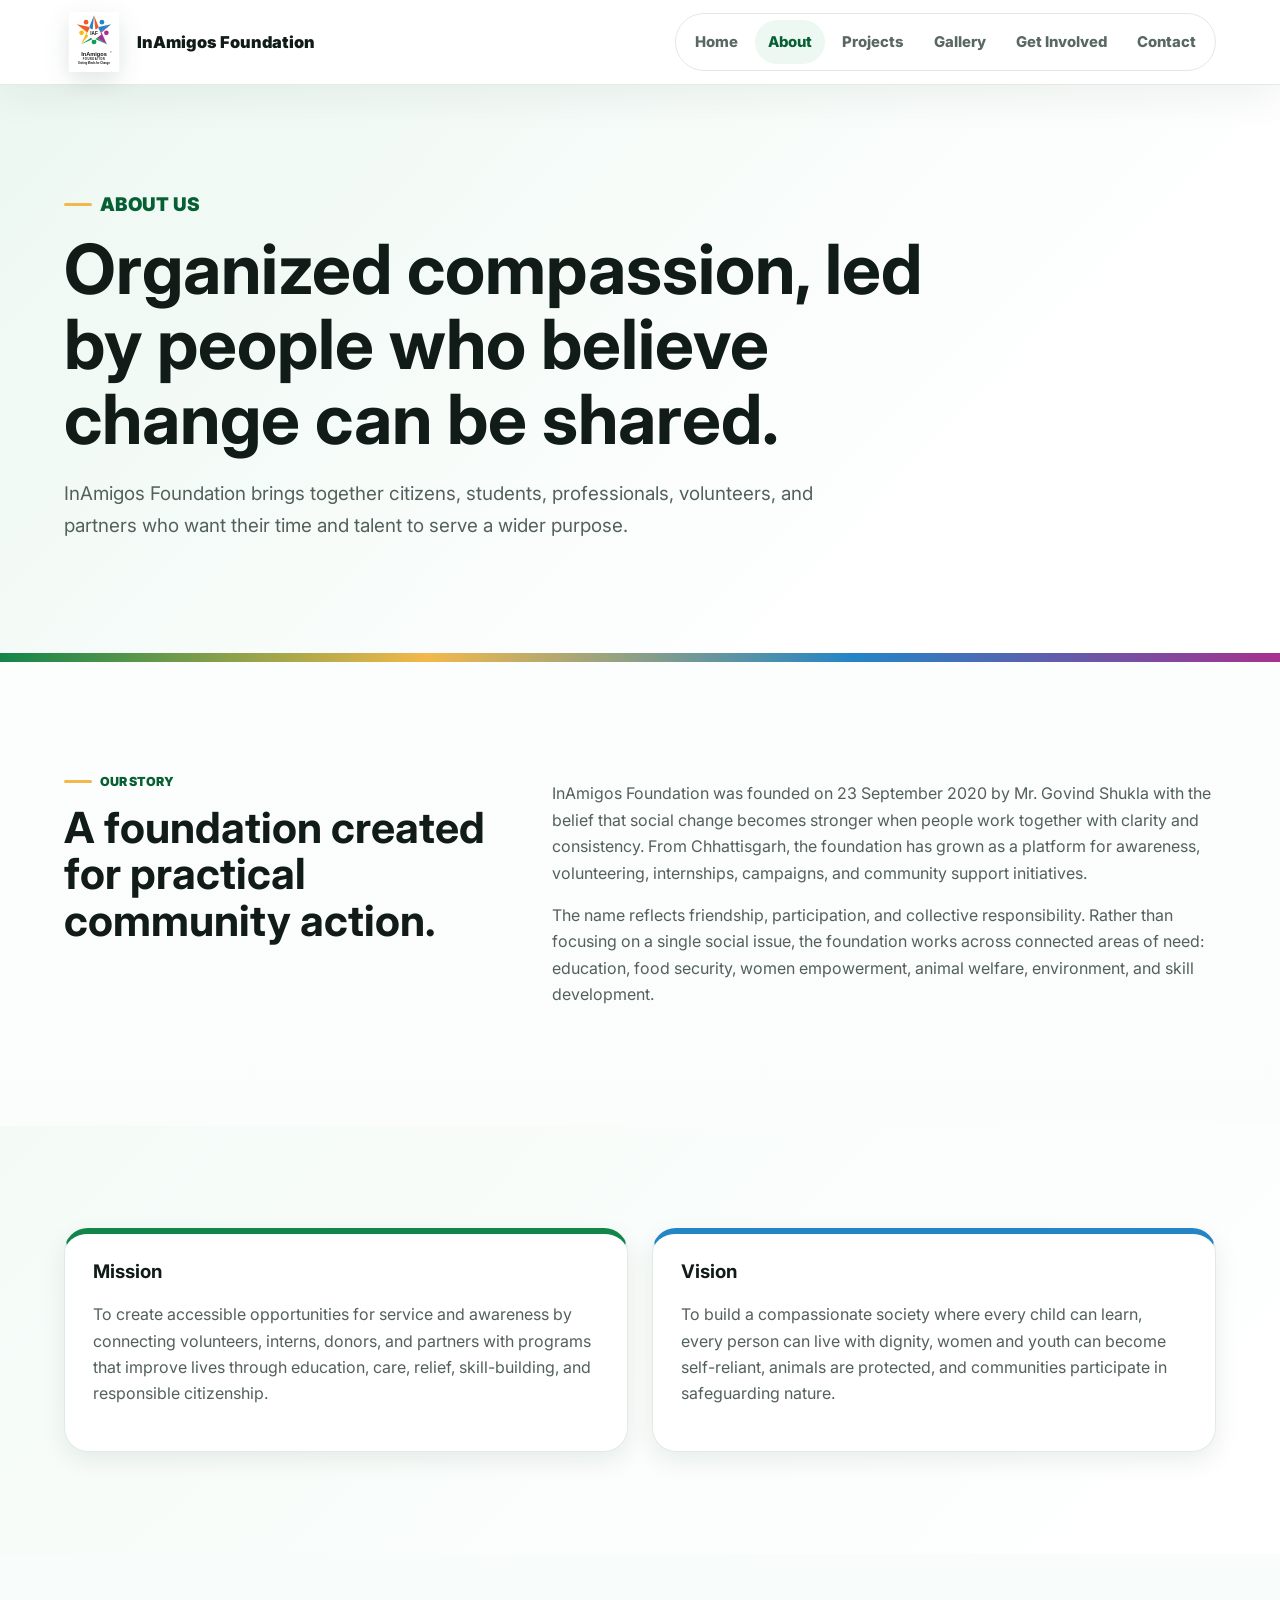
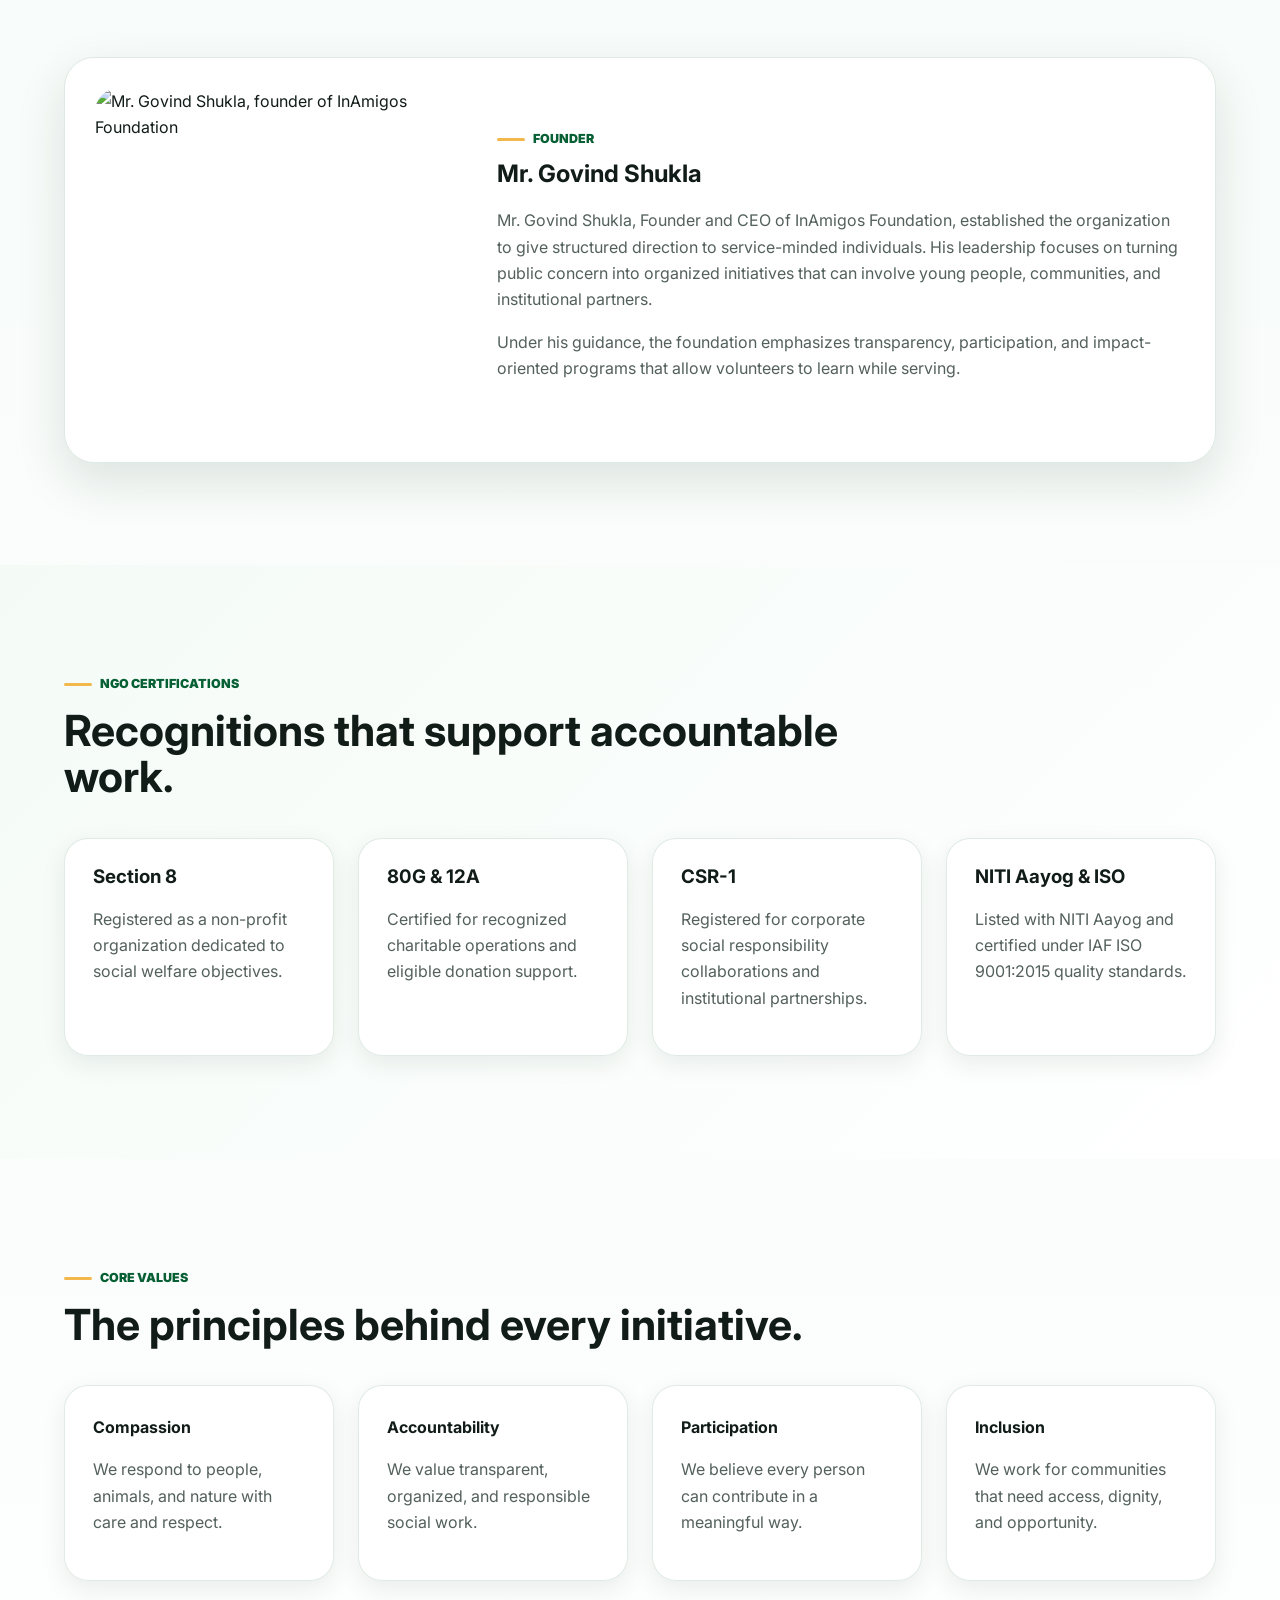
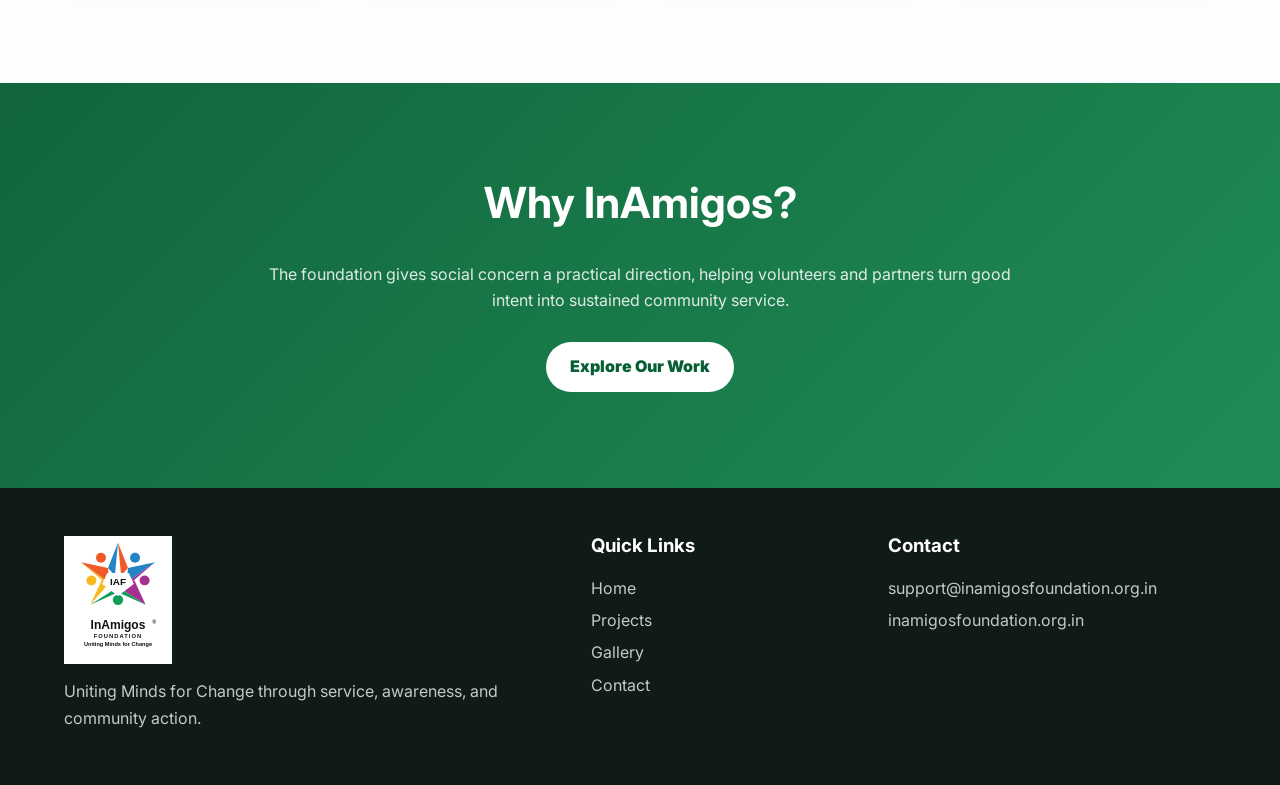
==== about.html @ 5a6ab3d9 "Initial NGO Awareness Website" ====
<!DOCTYPE html>
<html lang="en">
<head><meta charset="UTF-8"><meta name="viewport" content="width=device-width, initial-scale=1.0"><title>About | InAmigos Foundation</title><link rel="preconnect" href="https://fonts.googleapis.com"><link rel="preconnect" href="https://fonts.gstatic.com" crossorigin><link href="https://fonts.googleapis.com/css2?family=Inter:wght@400;500;600;700;800;900&display=swap" rel="stylesheet"><link rel="stylesheet" href="css/style.css"></head>
<body>
<header class="site-header"><a class="brand" href="index.html"><img src="assets/inamigos-logo.svg" alt="InAmigos Foundation logo"><span>InAmigos Foundation</span></a><input class="nav-check" type="checkbox" id="nav-check" aria-label="Toggle navigation"><label class="nav-toggle" for="nav-check"><span></span><span></span><span></span></label><nav class="site-nav"><a href="index.html">Home</a><a class="active" href="about.html">About</a><a href="projects.html">Projects</a><a href="gallery.html">Gallery</a><a href="getinvolved.html">Get Involved</a><a href="contact.html">Contact</a></nav></header>
<main>
<section class="page-hero"><p class="eyebrow">About Us</p><h1>Organized compassion, led by people who believe change can be shared.</h1><p>InAmigos Foundation brings together citizens, students, professionals, volunteers, and partners who want their time and talent to serve a wider purpose.</p></section>
<section class="section two-column"><div><p class="eyebrow">Our Story</p><h2>A foundation created for practical community action.</h2></div><div><p>InAmigos Foundation was founded on 23 September 2020 by Mr. Govind Shukla with the belief that social change becomes stronger when people work together with clarity and consistency. From Chhattisgarh, the foundation has grown as a platform for awareness, volunteering, internships, campaigns, and community support initiatives.</p><p>The name reflects friendship, participation, and collective responsibility. Rather than focusing on a single social issue, the foundation works across connected areas of need: education, food security, women empowerment, animal welfare, environment, and skill development.</p></div></section>
<section class="section soft"><div class="grid two"><article class="card green"><h3>Mission</h3><p>To create accessible opportunities for service and awareness by connecting volunteers, interns, donors, and partners with programs that improve lives through education, care, relief, skill-building, and responsible citizenship.</p></article><article class="card blue"><h3>Vision</h3><p>To build a compassionate society where every child can learn, every person can live with dignity, women and youth can become self-reliant, animals are protected, and communities participate in safeguarding nature.</p></article></div></section>
<section class="section"><div class="founder-profile"><img src="C:/Users/raopr/AppData/Local/Temp/codex-clipboard-04dae0d1-3575-47ef-ab87-659aaa5d3622.png" alt="Mr. Govind Shukla, founder of InAmigos Foundation"><div><p class="eyebrow">Founder</p><h2>Mr. Govind Shukla</h2><p>Mr. Govind Shukla, Founder and CEO of InAmigos Foundation, established the organization to give structured direction to service-minded individuals. His leadership focuses on turning public concern into organized initiatives that can involve young people, communities, and institutional partners.</p><p>Under his guidance, the foundation emphasizes transparency, participation, and impact-oriented programs that allow volunteers to learn while serving.</p></div></div></section>
<section class="section soft"><div class="section-heading"><p class="eyebrow">NGO Certifications</p><h2>Recognitions that support accountable work.</h2></div><div class="grid four"><article class="card"><h3>Section 8</h3><p>Registered as a non-profit organization dedicated to social welfare objectives.</p></article><article class="card"><h3>80G & 12A</h3><p>Certified for recognized charitable operations and eligible donation support.</p></article><article class="card"><h3>CSR-1</h3><p>Registered for corporate social responsibility collaborations and institutional partnerships.</p></article><article class="card"><h3>NITI Aayog & ISO</h3><p>Listed with NITI Aayog and certified under IAF ISO 9001:2015 quality standards.</p></article></div></section>
<section class="section"><div class="section-heading"><p class="eyebrow">Core Values</p><h2>The principles behind every initiative.</h2></div><div class="grid four values-grid"><div><strong>Compassion</strong><p>We respond to people, animals, and nature with care and respect.</p></div><div><strong>Accountability</strong><p>We value transparent, organized, and responsible social work.</p></div><div><strong>Participation</strong><p>We believe every person can contribute in a meaningful way.</p></div><div><strong>Inclusion</strong><p>We work for communities that need access, dignity, and opportunity.</p></div></div></section>
<section class="cta-band"><h2>Why InAmigos?</h2><p>The foundation gives social concern a practical direction, helping volunteers and partners turn good intent into sustained community service.</p><a class="button light" href="projects.html">Explore Our Work</a></section>
</main>
<footer class="footer"><div><img src="assets/inamigos-logo.svg" alt="InAmigos Foundation logo"><p>Uniting Minds for Change through service, awareness, and community action.</p></div><div><h3>Quick Links</h3><a href="index.html">Home</a><a href="projects.html">Projects</a><a href="gallery.html">Gallery</a><a href="contact.html">Contact</a></div><div><h3>Contact</h3><p>support@inamigosfoundation.org.in</p><a href="https://inamigosfoundation.org.in/">inamigosfoundation.org.in</a></div></footer>
</body>
</html>
---- css/style.css ----
:root {
  --green: #12854a;
  --green-dark: #075f34;
  --green-soft: #edf8f2;
  --mint: #f7fcf9;
  --gold: #f2b84b;
  --ink: #111c18;
  --text: #53605c;
  --muted: #7b8783;
  --line: #dfeae4;
  --white: #ffffff;
  --shadow-sm: 0 8px 24px rgba(8, 40, 24, 0.08);
  --shadow-md: 0 18px 50px rgba(8, 40, 24, 0.12);
  --shadow-lg: 0 28px 70px rgba(8, 40, 24, 0.16);
}

* {
  box-sizing: border-box;
}

html {
  scroll-behavior: smooth;
}

body {
  margin: 0;
  color: var(--ink);
  font-family: "Inter", Arial, sans-serif;
  line-height: 1.65;
  background:
    linear-gradient(180deg, #ffffff 0%, #f8fcfa 42%, #ffffff 100%);
}

img {
  display: block;
  max-width: 100%;
}

a {
  color: inherit;
  text-decoration: none;
}

p {
  color: var(--text);
}

h1,
h2,
h3 {
  margin-top: 0;
  line-height: 1.08;
  letter-spacing: 0;
}

.site-header {
  position: sticky;
  top: 0;
  z-index: 10;
  display: flex;
  align-items: center;
  justify-content: space-between;
  gap: 24px;
  min-height: 84px;
  padding: 12px clamp(18px, 5vw, 76px);
  background: rgba(255, 255, 255, 0.92);
  border-bottom: 1px solid rgba(223, 234, 228, 0.9);
  box-shadow: 0 12px 40px rgba(8, 40, 24, 0.06);
  backdrop-filter: blur(18px);
}

.brand {
  display: flex;
  align-items: center;
  gap: 13px;
  color: var(--ink);
  font-weight: 900;
}

.brand img {
  width: 60px;
  height: 60px;
  filter: drop-shadow(0 8px 12px rgba(8, 40, 24, 0.12));
}

.brand span {
  font-size: 1.02rem;
}

.site-nav {
  display: flex;
  align-items: center;
  gap: 4px;
  padding: 6px;
  border: 1px solid var(--line);
  border-radius: 999px;
  background: rgba(255, 255, 255, 0.8);
  color: #5a6862;
  font-size: 0.93rem;
  font-weight: 800;
}

.site-nav a {
  padding: 10px 13px;
  border-radius: 999px;
  transition: color 180ms ease, background 180ms ease, transform 180ms ease;
}

.site-nav a:hover,
.site-nav .active {
  color: var(--green-dark);
  background: var(--green-soft);
}

.site-nav a:hover {
  transform: translateY(-1px);
}

.nav-check,
.nav-toggle {
  display: none;
}

.hero {
  position: relative;
  min-height: 82vh;
  display: grid;
  grid-template-columns: minmax(0, 1.12fr) minmax(320px, 0.88fr);
  gap: clamp(32px, 5vw, 76px);
  align-items: center;
  padding: clamp(68px, 9vw, 128px) clamp(18px, 5vw, 88px);
  overflow: hidden;
  background:
    linear-gradient(105deg, rgba(255, 255, 255, 0.97) 0%, rgba(247, 252, 249, 0.93) 46%, rgba(237, 248, 242, 0.74) 100%),
    url("https://inamigosfoundation.org.in/public/storage/gallery/1743051466.jpg") center / cover;
}

.hero::after,
.page-hero::after {
  content: "";
  position: absolute;
  inset: auto 0 0 0;
  height: 9px;
  background: linear-gradient(90deg, var(--green), var(--gold), #2385c6, #a6318e);
}

.hero > *,
.page-hero > * {
  position: relative;
  z-index: 1;
}

.hero-logo {
  width: 132px;
  margin-bottom: 20px;
  filter: drop-shadow(0 16px 20px rgba(8, 40, 24, 0.12));
}

.eyebrow {
  display: inline-flex;
  align-items: center;
  gap: 8px;
  margin: 0 0 12px;
  color: var(--green-dark);
  font-size: 0.78rem;
  font-weight: 900;
  text-transform: uppercase;
}

.eyebrow::before {
  content: "";
  width: 28px;
  height: 3px;
  border-radius: 999px;
  background: var(--gold);
}

.hero h1,
.page-hero h1 {
  max-width: 940px;
  margin-bottom: 22px;
  font-size: clamp(2.5rem, 5.4vw, 5.2rem);
}

.hero p,
.page-hero p {
  max-width: 760px;
  font-size: clamp(1rem, 1.9vw, 1.18rem);
}

.hero-actions {
  display: flex;
  flex-wrap: wrap;
  gap: 14px;
  margin-top: 32px;
}

.button {
  display: inline-flex;
  align-items: center;
  justify-content: center;
  min-height: 50px;
  border: 0;
  border-radius: 999px;
  padding: 0 24px;
  font: inherit;
  font-weight: 900;
  cursor: pointer;
  transition: transform 180ms ease, box-shadow 180ms ease, background 180ms ease;
}

.button:hover {
  transform: translateY(-2px);
  box-shadow: var(--shadow-md);
}

.primary {
  color: var(--white);
  background: linear-gradient(135deg, var(--green), var(--green-dark));
}

.secondary {
  color: var(--green-dark);
  background: var(--white);
  border: 1px solid var(--line);
}

.light {
  color: var(--green-dark);
  background: var(--white);
}

.hero-panel,
.card,
.campaign-list article,
.values-grid div,
.cta-card,
.contact-card,
.contact-form {
  border: 1px solid rgba(223, 234, 228, 0.95);
  border-radius: 24px;
  background: rgba(255, 255, 255, 0.96);
  box-shadow: var(--shadow-sm);
}

.hero-panel {
  padding: 30px;
  box-shadow: var(--shadow-lg);
}

.hero-panel h2 {
  margin-bottom: 18px;
}

.mini-stat {
  display: flex;
  align-items: baseline;
  justify-content: space-between;
  gap: 16px;
  padding: 18px 0;
  border-top: 1px solid var(--line);
}

.mini-stat strong {
  color: var(--green-dark);
  font-size: 2.45rem;
  line-height: 1;
}

.mini-stat span {
  color: var(--muted);
  font-weight: 800;
}

.section,
.page-hero {
  position: relative;
  padding: clamp(64px, 8vw, 104px) clamp(18px, 5vw, 88px);
}

.page-hero {
  overflow: hidden;
  background:
    linear-gradient(135deg, rgba(237, 248, 242, 0.96), rgba(255, 255, 255, 0.98) 76%),
    linear-gradient(90deg, rgba(18, 133, 74, 0.08), transparent);
}

.section-heading {
  max-width: 820px;
  margin-bottom: 38px;
}

.section-heading h2,
.two-column h2,
.cta-band h2 {
  font-size: clamp(1.9rem, 3.35vw, 3.2rem);
}

.two-column {
  display: grid;
  grid-template-columns: minmax(250px, 0.78fr) minmax(0, 1.22fr);
  gap: clamp(30px, 5vw, 76px);
  align-items: start;
}

.soft {
  background:
    linear-gradient(135deg, #f4fbf7, #ffffff);
}

.grid {
  display: grid;
  gap: 24px;
}

.two {
  grid-template-columns: repeat(2, minmax(0, 1fr));
}

.three {
  grid-template-columns: repeat(3, minmax(0, 1fr));
}

.four {
  grid-template-columns: repeat(4, minmax(0, 1fr));
}

.card,
.campaign-list article,
.values-grid div,
.cta-card,
.contact-card,
.contact-form {
  padding: 28px;
}

.card,
.cta-card,
.campaign-list article,
.values-grid div {
  transition: transform 220ms ease, box-shadow 220ms ease, border-color 220ms ease;
}

.card:hover,
.cta-card:hover,
.campaign-list article:hover,
.values-grid div:hover {
  transform: translateY(-5px);
  border-color: rgba(18, 133, 74, 0.25);
  box-shadow: var(--shadow-md);
}

.card.green {
  border-top: 6px solid var(--green);
}

.card.blue {
  border-top: 6px solid #2385c6;
}

.project-card {
  overflow: hidden;
  padding: 0;
}

.project-card img {
  width: 100%;
  aspect-ratio: 4 / 3;
  object-fit: cover;
}

.project-card div {
  padding: 24px;
}

.impact-strip {
  display: grid;
  grid-template-columns: repeat(4, minmax(0, 1fr));
  background: linear-gradient(135deg, var(--green-dark), var(--green));
  color: var(--white);
}

.impact-strip div {
  min-height: 168px;
  display: grid;
  place-items: center;
  align-content: center;
  gap: 8px;
  padding: 24px;
  text-align: center;
  border-right: 1px solid rgba(255, 255, 255, 0.18);
}

.impact-strip strong {
  font-size: clamp(2.15rem, 4vw, 3.85rem);
  line-height: 1;
}

.impact-strip span {
  color: rgba(255, 255, 255, 0.84);
  font-weight: 800;
}

.campaign-list {
  display: grid;
  grid-template-columns: repeat(3, minmax(0, 1fr));
  gap: 24px;
}

.campaign-list span,
.article-links a {
  color: var(--green-dark);
  font-weight: 900;
}

.article-links a {
  display: inline-flex;
  margin-top: 10px;
  padding-bottom: 3px;
  border-bottom: 2px solid var(--gold);
}

.cta-band {
  padding: clamp(58px, 8vw, 96px) clamp(18px, 5vw, 88px);
  color: var(--white);
  background:
    linear-gradient(135deg, rgba(7, 95, 52, 0.96), rgba(18, 133, 74, 0.94)),
    url("https://inamigosfoundation.org.in/public/storage/gallery/1738238725.jpg") center / cover;
  text-align: center;
}

.cta-band p {
  max-width: 780px;
  margin: 0 auto 28px;
  color: rgba(255, 255, 255, 0.86);
}

.project-detail {
  display: grid;
  grid-template-columns: minmax(320px, 0.92fr) minmax(0, 1.08fr);
  gap: clamp(30px, 5vw, 66px);
  align-items: center;
  padding: clamp(56px, 8vw, 92px) clamp(18px, 5vw, 88px);
  border-bottom: 1px solid var(--line);
}

.project-detail:nth-of-type(even) {
  background: var(--mint);
}

.project-detail.reverse img {
  order: 2;
}

.project-detail img {
  width: 100%;
  aspect-ratio: 5 / 4;
  object-fit: cover;
  border-radius: 28px;
  box-shadow: var(--shadow-md);
}

.project-detail h3 {
  margin-bottom: 6px;
  color: var(--green-dark);
  font-size: 1rem;
}

.founder-profile {
  display: grid;
  grid-template-columns: minmax(240px, 0.5fr) minmax(0, 1fr);
  gap: clamp(28px, 5vw, 58px);
  align-items: center;
  padding: 30px;
  border: 1px solid var(--line);
  border-radius: 30px;
  background: var(--white);
  box-shadow: var(--shadow-md);
}

.founder-profile img {
  width: 100%;
  aspect-ratio: 1 / 1;
  object-fit: cover;
  border-radius: 24px;
}

.gallery-grid {
  display: grid;
  grid-template-columns: repeat(3, minmax(0, 1fr));
  gap: 22px;
}

.gallery-grid figure {
  position: relative;
  overflow: hidden;
  margin: 0;
  border-radius: 24px;
  background: var(--white);
  box-shadow: var(--shadow-sm);
}

.gallery-grid img {
  width: 100%;
  aspect-ratio: 4 / 3;
  object-fit: cover;
  transition: transform 420ms ease, filter 420ms ease;
}

.gallery-grid figcaption {
  position: absolute;
  inset: auto 16px 16px 16px;
  padding: 12px 14px;
  border-radius: 16px;
  color: var(--white);
  background: rgba(17, 24, 39, 0.78);
  font-weight: 900;
  transform: translateY(12px);
  opacity: 0;
  transition: opacity 260ms ease, transform 260ms ease;
}

.gallery-grid figure:hover img {
  transform: scale(1.06);
  filter: saturate(1.1) contrast(1.02);
}

.gallery-grid figure:hover figcaption {
  opacity: 1;
  transform: translateY(0);
}

.cta-grid {
  display: grid;
  grid-template-columns: repeat(2, minmax(0, 1fr));
  gap: 24px;
}

.cta-card {
  border-top: 6px solid var(--green);
}

.contact-layout {
  display: grid;
  grid-template-columns: minmax(280px, 0.78fr) minmax(0, 1.22fr);
  gap: 28px;
}

.social-links {
  display: flex;
  flex-wrap: wrap;
  gap: 10px;
}

.social-links a {
  padding: 9px 13px;
  border-radius: 999px;
  color: var(--green-dark);
  background: var(--green-soft);
  font-weight: 900;
}

.contact-form {
  display: grid;
  gap: 12px;
}

.contact-form label {
  font-weight: 900;
}

.contact-form input,
.contact-form select,
.contact-form textarea {
  width: 100%;
  border: 1px solid var(--line);
  border-radius: 14px;
  padding: 13px 14px;
  font: inherit;
  background: #fbfefc;
}

.footer {
  display: grid;
  grid-template-columns: 1.5fr 0.8fr 1fr;
  gap: 34px;
  padding: 48px clamp(18px, 5vw, 88px);
  color: var(--white);
  background: #101a16;
}

.footer img {
  width: 108px;
  margin-bottom: 14px;
}

.footer p,
.footer a {
  display: block;
  margin: 6px 0;
  color: rgba(255, 255, 255, 0.76);
}

.footer a:hover {
  color: var(--white);
}

.reveal {
  animation: fadeUp 700ms ease both;
}

.delay {
  animation-delay: 180ms;
}

@keyframes fadeUp {
  from {
    opacity: 0;
    transform: translateY(18px);
  }
  to {
    opacity: 1;
    transform: translateY(0);
  }
}

@media (max-width: 980px) {
  .nav-toggle {
    display: grid;
    gap: 5px;
    width: 44px;
    height: 44px;
    place-content: center;
    border: 1px solid var(--line);
    border-radius: 12px;
    cursor: pointer;
  }

  .nav-toggle span {
    display: block;
    width: 22px;
    height: 2px;
    background: var(--ink);
  }

  .site-nav {
    position: absolute;
    inset: 88px 18px auto 18px;
    display: none;
    flex-direction: column;
    align-items: stretch;
    padding: 16px;
    border-radius: 22px;
    background: var(--white);
    box-shadow: var(--shadow-md);
  }

  .nav-check:checked ~ .site-nav {
    display: flex;
  }

  .hero,
  .two-column,
  .project-detail,
  .contact-layout,
  .footer,
  .founder-profile {
    grid-template-columns: 1fr;
  }

  .project-detail.reverse img {
    order: 0;
  }

  .four,
  .three,
  .gallery-grid {
    grid-template-columns: repeat(2, minmax(0, 1fr));
  }
}

@media (max-width: 640px) {
  .brand span {
    max-width: 145px;
    line-height: 1.15;
  }

  .hero-actions,
  .button {
    width: 100%;
  }

  .two,
  .three,
  .four,
  .impact-strip,
  .gallery-grid,
  .cta-grid,
  .campaign-list {
    grid-template-columns: 1fr;
  }

  .site-header {
    padding-inline: 14px;
  }

  .founder-profile {
    padding: 18px;
  }
}

/* ===========================
   PROJECT PAGE IMPROVEMENTS
=========================== */

.project-detail blockquote{
    margin:18px 0 22px;
    padding:12px 18px;
    border-left:5px solid #0B6E4F;
    background:#f5fbf8;
    color:#444;
    font-style:italic;
    border-radius:8px;
    line-height:1.7;
}

.project-detail img{
    border-radius:18px;
    object-fit:cover;
    transition:.4s ease;
    box-shadow:0 12px 30px rgba(0,0,0,.12);
}

.project-detail img:hover{
    transform:scale(1.03);
    box-shadow:0 20px 45px rgba(0,0,0,.18);
}

.project-detail h3{
    color:#0B6E4F;
    margin-top:18px;
}

.article-links .card a{
    font-weight:600;
}
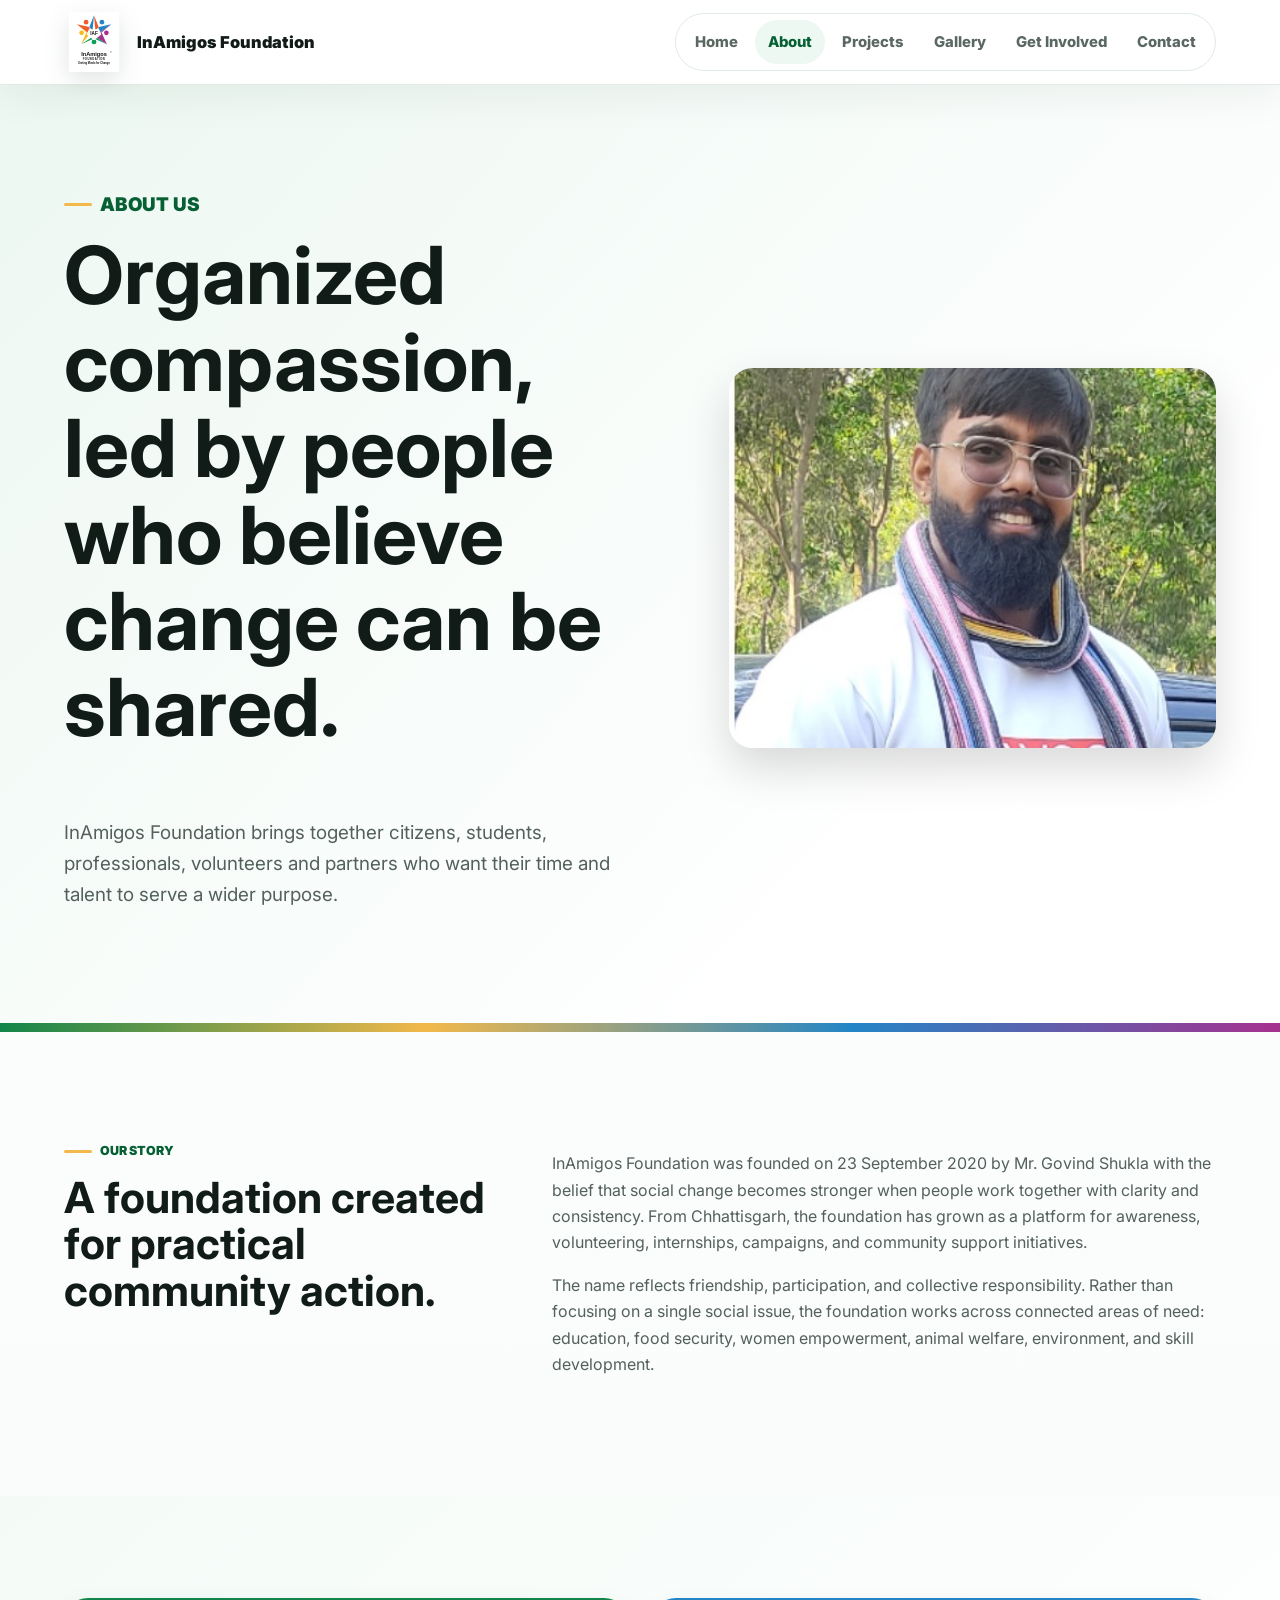
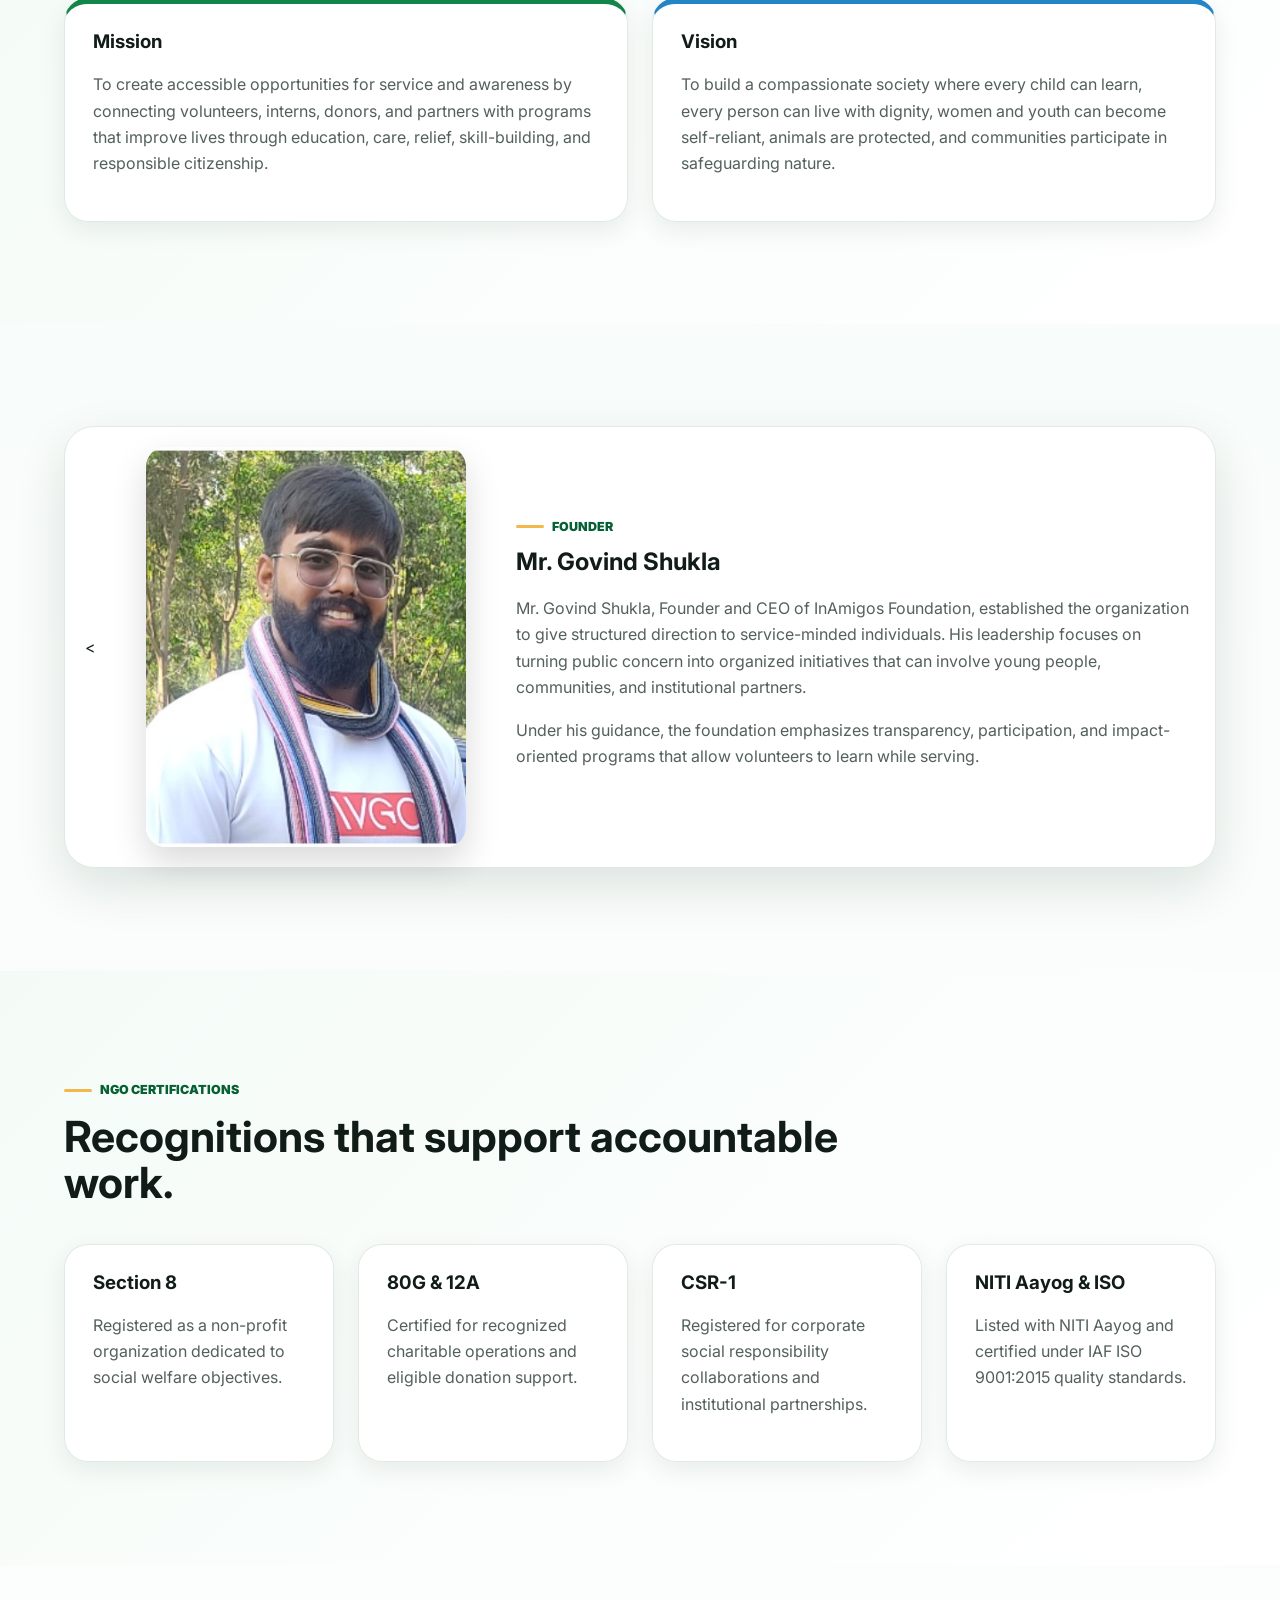
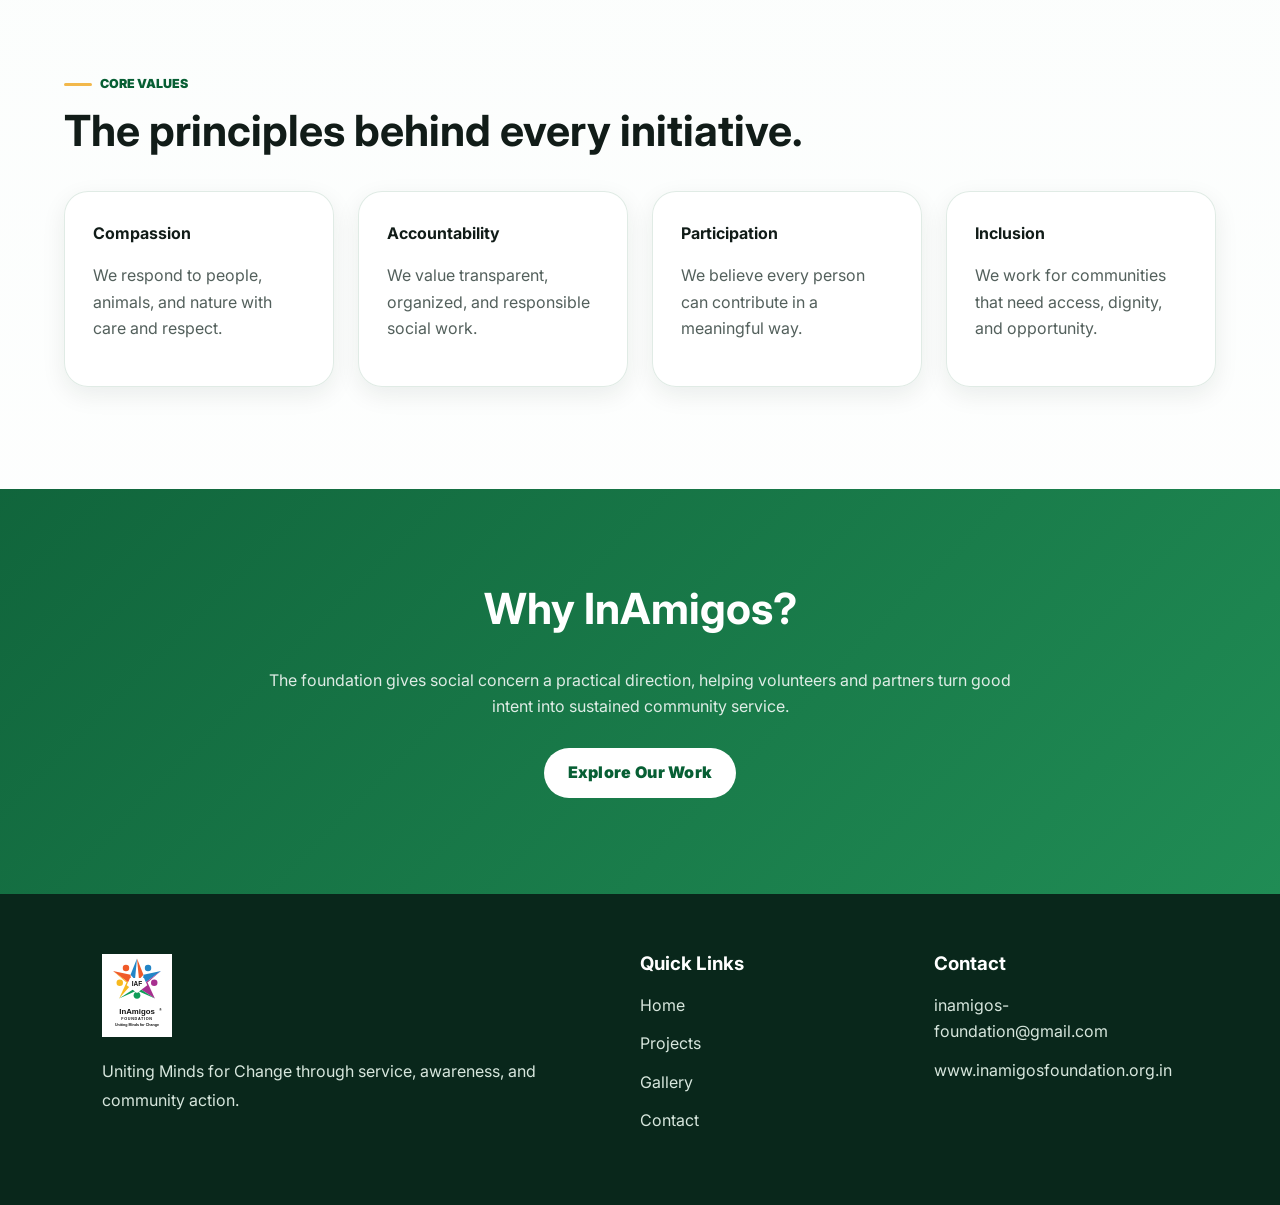
==== commit f9689e21: "Updated gallery and responsive design" ====
--- a/about.html
+++ b/about.html
@@ -4,14 +4,46 @@
 <body>
 <header class="site-header"><a class="brand" href="index.html"><img src="assets/inamigos-logo.svg" alt="InAmigos Foundation logo"><span>InAmigos Foundation</span></a><input class="nav-check" type="checkbox" id="nav-check" aria-label="Toggle navigation"><label class="nav-toggle" for="nav-check"><span></span><span></span><span></span></label><nav class="site-nav"><a href="index.html">Home</a><a class="active" href="about.html">About</a><a href="projects.html">Projects</a><a href="gallery.html">Gallery</a><a href="getinvolved.html">Get Involved</a><a href="contact.html">Contact</a></nav></header>
 <main>
-<section class="page-hero"><p class="eyebrow">About Us</p><h1>Organized compassion, led by people who believe change can be shared.</h1><p>InAmigos Foundation brings together citizens, students, professionals, volunteers, and partners who want their time and talent to serve a wider purpose.</p></section>
+<section class="page-hero">
+
+<div class="page-hero-content">
+<p class="eyebrow">About Us</p>
+
+<h1>
+Organized compassion, led by people who believe change can be shared.
+</h1>
+
+<p>
+InAmigos Foundation brings together citizens, students,
+professionals, volunteers and partners who want their time
+and talent to serve a wider purpose.
+</p>
+
+</div>
+
+<div class="page-hero-image">
+<img src="assets/images/founder.jpg" alt="Founder">
+</div>
+
+</section>
 <section class="section two-column"><div><p class="eyebrow">Our Story</p><h2>A foundation created for practical community action.</h2></div><div><p>InAmigos Foundation was founded on 23 September 2020 by Mr. Govind Shukla with the belief that social change becomes stronger when people work together with clarity and consistency. From Chhattisgarh, the foundation has grown as a platform for awareness, volunteering, internships, campaigns, and community support initiatives.</p><p>The name reflects friendship, participation, and collective responsibility. Rather than focusing on a single social issue, the foundation works across connected areas of need: education, food security, women empowerment, animal welfare, environment, and skill development.</p></div></section>
 <section class="section soft"><div class="grid two"><article class="card green"><h3>Mission</h3><p>To create accessible opportunities for service and awareness by connecting volunteers, interns, donors, and partners with programs that improve lives through education, care, relief, skill-building, and responsible citizenship.</p></article><article class="card blue"><h3>Vision</h3><p>To build a compassionate society where every child can learn, every person can live with dignity, women and youth can become self-reliant, animals are protected, and communities participate in safeguarding nature.</p></article></div></section>
-<section class="section"><div class="founder-profile"><img src="C:/Users/raopr/AppData/Local/Temp/codex-clipboard-04dae0d1-3575-47ef-ab87-659aaa5d3622.png" alt="Mr. Govind Shukla, founder of InAmigos Foundation"><div><p class="eyebrow">Founder</p><h2>Mr. Govind Shukla</h2><p>Mr. Govind Shukla, Founder and CEO of InAmigos Foundation, established the organization to give structured direction to service-minded individuals. His leadership focuses on turning public concern into organized initiatives that can involve young people, communities, and institutional partners.</p><p>Under his guidance, the foundation emphasizes transparency, participation, and impact-oriented programs that allow volunteers to learn while serving.</p></div></div></section>
+<section class="section"><div class="founder-profile"><<img src="assets/images/founder.jpg" alt="Mr. Govind Shukla, Founder and CEO of InAmigos Foundation"><div><p class="eyebrow">Founder</p><h2>Mr. Govind Shukla</h2><p>Mr. Govind Shukla, Founder and CEO of InAmigos Foundation, established the organization to give structured direction to service-minded individuals. His leadership focuses on turning public concern into organized initiatives that can involve young people, communities, and institutional partners.</p><p>Under his guidance, the foundation emphasizes transparency, participation, and impact-oriented programs that allow volunteers to learn while serving.</p></div></div></section>
 <section class="section soft"><div class="section-heading"><p class="eyebrow">NGO Certifications</p><h2>Recognitions that support accountable work.</h2></div><div class="grid four"><article class="card"><h3>Section 8</h3><p>Registered as a non-profit organization dedicated to social welfare objectives.</p></article><article class="card"><h3>80G & 12A</h3><p>Certified for recognized charitable operations and eligible donation support.</p></article><article class="card"><h3>CSR-1</h3><p>Registered for corporate social responsibility collaborations and institutional partnerships.</p></article><article class="card"><h3>NITI Aayog & ISO</h3><p>Listed with NITI Aayog and certified under IAF ISO 9001:2015 quality standards.</p></article></div></section>
 <section class="section"><div class="section-heading"><p class="eyebrow">Core Values</p><h2>The principles behind every initiative.</h2></div><div class="grid four values-grid"><div><strong>Compassion</strong><p>We respond to people, animals, and nature with care and respect.</p></div><div><strong>Accountability</strong><p>We value transparent, organized, and responsible social work.</p></div><div><strong>Participation</strong><p>We believe every person can contribute in a meaningful way.</p></div><div><strong>Inclusion</strong><p>We work for communities that need access, dignity, and opportunity.</p></div></div></section>
 <section class="cta-band"><h2>Why InAmigos?</h2><p>The foundation gives social concern a practical direction, helping volunteers and partners turn good intent into sustained community service.</p><a class="button light" href="projects.html">Explore Our Work</a></section>
 </main>
-<footer class="footer"><div><img src="assets/inamigos-logo.svg" alt="InAmigos Foundation logo"><p>Uniting Minds for Change through service, awareness, and community action.</p></div><div><h3>Quick Links</h3><a href="index.html">Home</a><a href="projects.html">Projects</a><a href="gallery.html">Gallery</a><a href="contact.html">Contact</a></div><div><h3>Contact</h3><p>support@inamigosfoundation.org.in</p><a href="https://inamigosfoundation.org.in/">inamigosfoundation.org.in</a></div></footer>
+<footer class="footer"><div><img src="assets/inamigos-logo.svg" alt="InAmigos Foundation logo"><p>Uniting Minds for Change through service, awareness, and community action.</p></div><div><h3>Quick Links</h3><a href="index.html">Home</a><a href="projects.html">Projects</a><a href="gallery.html">Gallery</a><a href="contact.html">Contact</a></div><div>
+    <h3>Contact</h3>
+
+    <a href="mailto:inamigosfoundation@gmail.com">
+        inamigos-foundation@gmail.com
+    </a>
+
+    <a href="https://inamigosfoundation.org.in" target="_blank">
+        www.inamigosfoundation.org.in
+    </a>
+</div>
+</footer>
 </body>
 </html>
--- a/css/style.css
+++ b/css/style.css
@@ -121,27 +121,22 @@
   display: none;
 }
 
-.hero {
-  position: relative;
-  min-height: 82vh;
-  display: grid;
-  grid-template-columns: minmax(0, 1.12fr) minmax(320px, 0.88fr);
-  gap: clamp(32px, 5vw, 76px);
-  align-items: center;
-  padding: clamp(68px, 9vw, 128px) clamp(18px, 5vw, 88px);
-  overflow: hidden;
-  background:
-    linear-gradient(105deg, rgba(255, 255, 255, 0.97) 0%, rgba(247, 252, 249, 0.93) 46%, rgba(237, 248, 242, 0.74) 100%),
-    url("https://inamigosfoundation.org.in/public/storage/gallery/1743051466.jpg") center / cover;
-}
-
-.hero::after,
-.page-hero::after {
-  content: "";
-  position: absolute;
-  inset: auto 0 0 0;
-  height: 9px;
-  background: linear-gradient(90deg, var(--green), var(--gold), #2385c6, #a6318e);
+.hero{
+    display:grid;
+    grid-template-columns:1.2fr .8fr;
+    align-items:center;
+    gap:60px;
+    min-height:90vh;
+    padding:80px 7%;
+    background:linear-gradient(135deg,#ffffff,#edf8f2);
+}
+
+.page-hero::after{
+    content:"";
+    position:absolute;
+    inset:auto 0 0 0;
+    height:9px;
+    background:linear-gradient(90deg,var(--green),var(--gold),#2385c6,#a6318e);
 }
 
 .hero > *,
@@ -176,15 +171,13 @@
 }
 
 .hero h1,
-.page-hero h1 {
-  max-width: 940px;
-  margin-bottom: 22px;
-  font-size: clamp(2.5rem, 5.4vw, 5.2rem);
+.page-hero h1{
+    font-size:clamp(2.3rem,7vw,5rem);
 }
 
 .hero p,
 .page-hero p {
-  max-width: 760px;
+  max-width: 620px;
   font-size: clamp(1rem, 1.9vw, 1.18rem);
 }
 
@@ -207,6 +200,7 @@
   font-weight: 900;
   cursor: pointer;
   transition: transform 180ms ease, box-shadow 180ms ease, background 180ms ease;
+  letter-spacing: .3px;
 }
 
 .button:hover {
@@ -243,9 +237,14 @@
   box-shadow: var(--shadow-sm);
 }
 
-.hero-panel {
-  padding: 30px;
-  box-shadow: var(--shadow-lg);
+.hero-panel{
+    position: static;
+    width: 100%;
+    padding: 30px;
+    border-radius: 24px;
+    background: #fff;
+    border: 1px solid var(--line);
+    box-shadow: var(--shadow-md);
 }
 
 .hero-panel h2 {
@@ -277,14 +276,67 @@
   position: relative;
   padding: clamp(64px, 8vw, 104px) clamp(18px, 5vw, 88px);
 }
-
-.page-hero {
-  overflow: hidden;
-  background:
-    linear-gradient(135deg, rgba(237, 248, 242, 0.96), rgba(255, 255, 255, 0.98) 76%),
-    linear-gradient(90deg, rgba(18, 133, 74, 0.08), transparent);
-}
-
+.page-hero{
+    overflow:hidden;
+    background:
+    linear-gradient(135deg,
+    rgba(237,248,242,.96),
+    rgba(255,255,255,.98) 76%),
+    linear-gradient(90deg,
+    rgba(18,133,74,.08),
+    transparent);
+
+    text-align:left;
+}
+.page-hero{
+    display:grid;
+    grid-template-columns:1.1fr .9fr;
+    align-items:center;
+    gap:70px;
+}
+
+.page-hero-content{
+    max-width:700px;
+}
+
+.page-hero-image{
+    display:flex;
+    justify-content:center;
+}
+
+.page-hero-image img{
+    width:100%;
+    max-width:520px;
+    height:380px;
+    object-fit:cover;
+    border-radius:24px;
+    box-shadow:0 20px 45px rgba(0,0,0,.15);
+}
+
+@media(max-width:900px){
+
+.page-hero{
+    grid-template-columns:1fr;
+    text-align:center;
+}
+
+.page-hero-content{
+    max-width:100%;
+}
+
+.page-hero-image img{
+    max-width:100%;
+    height:320px;
+}
+
+}
+.page-hero h1{
+    max-width:700px;
+}
+
+.page-hero p{
+    max-width:700px;
+}
 .section-heading {
   max-width: 820px;
   margin-bottom: 38px;
@@ -345,7 +397,7 @@
 .cta-card:hover,
 .campaign-list article:hover,
 .values-grid div:hover {
-  transform: translateY(-5px);
+  transform: translateY(-8px);
   border-color: rgba(18, 133, 74, 0.25);
   box-shadow: var(--shadow-md);
 }
@@ -478,56 +530,66 @@
   box-shadow: var(--shadow-md);
 }
 
-.founder-profile img {
-  width: 100%;
-  aspect-ratio: 1 / 1;
-  object-fit: cover;
-  border-radius: 24px;
-}
-
-.gallery-grid {
-  display: grid;
-  grid-template-columns: repeat(3, minmax(0, 1fr));
-  gap: 22px;
-}
-
-.gallery-grid figure {
-  position: relative;
-  overflow: hidden;
-  margin: 0;
-  border-radius: 24px;
-  background: var(--white);
-  box-shadow: var(--shadow-sm);
-}
-
-.gallery-grid img {
-  width: 100%;
-  aspect-ratio: 4 / 3;
-  object-fit: cover;
-  transition: transform 420ms ease, filter 420ms ease;
-}
-
-.gallery-grid figcaption {
-  position: absolute;
-  inset: auto 16px 16px 16px;
-  padding: 12px 14px;
-  border-radius: 16px;
-  color: var(--white);
-  background: rgba(17, 24, 39, 0.78);
-  font-weight: 900;
-  transform: translateY(12px);
-  opacity: 0;
-  transition: opacity 260ms ease, transform 260ms ease;
-}
-
-.gallery-grid figure:hover img {
-  transform: scale(1.06);
-  filter: saturate(1.1) contrast(1.02);
-}
+.founder-profile img{
+    width:320px;
+    height:auto;
+    object-fit:contain;
+    border-radius:20px;
+}
+
+.gallery-grid figure:hover{
+    transform:translateY(-8px);
+    box-shadow:0 20px 45px rgba(0,0,0,.18);
+}
+
+.gallery-grid img{
+    width:100%;
+    height:auto;
+    display:block;
+}
+
+.gallery-grid figure{
+    overflow:hidden;
+    border-radius:20px;
+    background:#fff;
+    box-shadow:0 12px 30px rgba(0,0,0,.12);
+}
+.gallery-grid{
+    display:grid;
+    grid-template-columns:repeat(3,1fr);
+    gap:30px;
+    margin-top:50px;
+}
+.gallery-grid figcaption{
+    padding:15px;
+    font-weight:700;
+    text-align:center;
+    background:#fff;
+}
+
+
+.gallery-grid figure:hover img{
+    transform:scale(1.05);
+}
+
 
 .gallery-grid figure:hover figcaption {
   opacity: 1;
   transform: translateY(0);
+}
+
+/* Tablet */
+@media(max-width:900px){
+    .gallery-grid{
+        grid-template-columns:repeat(2,1fr);
+    }
+}
+
+/* Mobile */
+@media(max-width:600px){
+    .gallery-grid{
+        grid-template-columns:1fr;
+    }
 }
 
 .cta-grid {
@@ -580,29 +642,42 @@
   background: #fbfefc;
 }
 
-.footer {
-  display: grid;
-  grid-template-columns: 1.5fr 0.8fr 1fr;
-  gap: 34px;
-  padding: 48px clamp(18px, 5vw, 88px);
-  color: var(--white);
-  background: #101a16;
-}
-
-.footer img {
-  width: 108px;
-  margin-bottom: 14px;
-}
-
-.footer p,
-.footer a {
-  display: block;
-  margin: 6px 0;
-  color: rgba(255, 255, 255, 0.76);
-}
-
-.footer a:hover {
-  color: var(--white);
+.footer{
+   background:#09271b;
+    color:#ffffff;
+    padding:60px 8%;
+    display:grid;
+    grid-template-columns:2fr 1fr 1fr;
+    gap:50px;
+}
+
+.footer img{
+    width:70px;
+    margin-bottom:20px;
+}
+
+.footer h3{
+    margin-bottom:18px;
+    color:#fff;
+}
+
+.footer p{
+    color:#d7e6dd;
+    line-height:1.8;
+    margin-bottom:12px;
+}
+
+.footer a{
+    display:block;
+    color:#d7e6dd;
+    text-decoration:none;
+    margin-bottom:12px;
+    transition:.3s;
+}
+
+.footer a:hover{
+    color:#7fd89b;
+    padding-left:8px;
 }
 
 .reveal {
@@ -653,6 +728,7 @@
     border-radius: 22px;
     background: var(--white);
     box-shadow: var(--shadow-md);
+    box-shadow: 0 8px 20px rgba(0,0,0,.05);
   }
 
   .nav-check:checked ~ .site-nav {
@@ -673,8 +749,8 @@
   }
 
   .four,
-  .three,
-  .gallery-grid {
+  .three
+  {
     grid-template-columns: repeat(2, minmax(0, 1fr));
   }
 }
@@ -707,6 +783,11 @@
   .founder-profile {
     padding: 18px;
   }
+  .hero h1,
+.page-hero h1{
+    font-size:2.6rem;
+    line-height:1.1;
+}
 }
 
 /* ===========================
@@ -743,4 +824,85 @@
 
 .article-links .card a{
     font-weight:600;
+}
+
+.founder-profile{
+    display: flex;
+    align-items: center;
+    gap: 50px;
+    flex-wrap: wrap;
+    padding: 20px;
+}
+
+.founder-profile img{
+    width: 320px;
+    max-width: 100%;
+    height: 400px;
+    object-fit: cover;
+    object-position: center top;
+    border-radius: 20px;
+    box-shadow: 0 15px 35px rgba(0,0,0,0.15);
+    flex-shrink: 0;
+}
+
+.founder-profile div{
+    flex: 1;
+    min-width: 300px;
+}
+
+
+
+@media (max-width:900px){
+
+    .footer{
+        grid-template-columns:1fr;
+        text-align:center;
+    }
+
+    .footer img{
+        margin:auto auto 20px;
+    }
+
+}
+.hero-right{
+    display:flex;
+    flex-direction:column;
+    gap:24px;
+}
+
+.hero-image{
+    width:100%;
+    height:320px;
+    object-fit:cover;
+    border-radius:24px;
+    box-shadow:0 15px 35px rgba(0,0,0,.15);
+}
+
+.hero-panel{
+    position:static;
+    width:100%;
+    padding:30px;
+    background:#fff;
+    border-radius:24px;
+    border:1px solid var(--line);
+    box-shadow:var(--shadow-md);
+}
+.hero{
+    text-align:left;
+}
+
+.gallery-grid{
+    display:grid !important;
+    grid-template-columns:repeat(3,1fr) !important;
+    gap:30px !important;
+}
+
+.gallery-grid figure{
+    width:100%;
+}
+
+.gallery-grid img{
+    width:100%;
+    height:260px;
+    object-fit:cover;
 }
